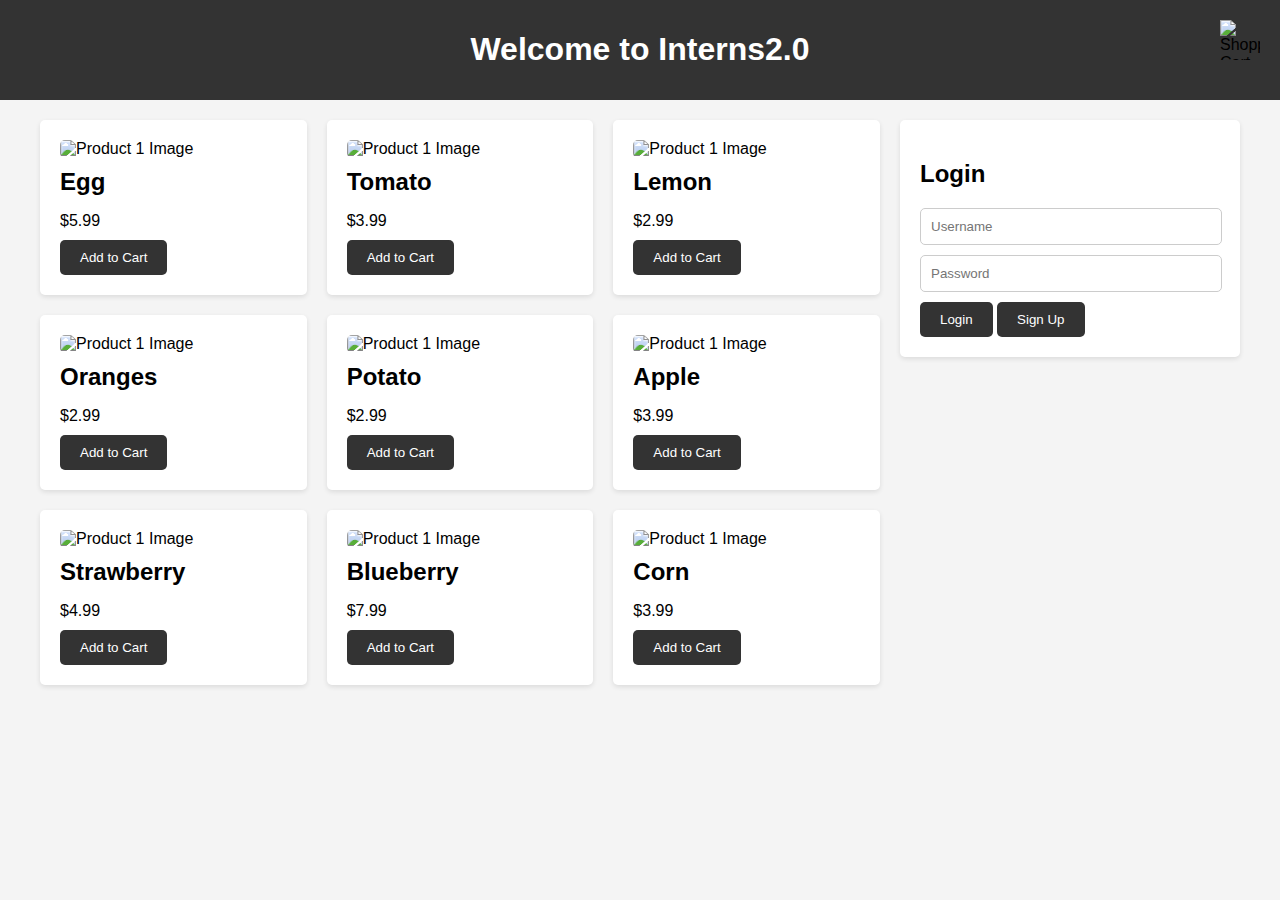
==== LoginPage&ShoppingPage.html @ 1cb88fbe "Login and 9 items" ====
<!DOCTYPE html>
<html lang="en">
<head>
    <meta charset="UTF-8">
    <meta name="viewport" content="width=device-width, initial-scale=1.0">
    <title>Welcome to Interns2.0</title>
    <style>
        body {
            font-family: Arial, sans-serif;
            margin: 0;
            padding: 0;
            background-color: #f4f4f4;
            display: flex;
            flex-direction: column;
            align-items: center;
        }

        header {
            background-color: #333;
            color: #fff;
            padding: 10px 20px;
            text-align: center;
            width: 100%;
        }

        .container {
            max-width: 1200px;
            margin: 20px auto;
            padding: 0 20px;
            display: flex;
            justify-content: space-between;
            align-items: flex-start;
            width: 100%;
        }

        .product-container {
            width: 70%;
            display: grid;
            grid-template-columns: repeat(3, 1fr);
            grid-gap: 20px;
        }

        .product {
            background-color: #fff;
            border-radius: 5px;
            box-shadow: 0 2px 5px rgba(0, 0, 0, 0.1);
            padding: 20px;
        }

        .product img {
            width: 100%;
            height: auto;
            display: block;
            border-radius: 5px;
            margin-bottom: 10px;
        }

        .product h2 {
            margin-top: 0;
            margin-bottom: 10px;
        }

        .product p {
            margin-bottom: 10px;
        }

        .btn {
            background-color: #333;
            color: #fff;
            border: none;
            padding: 10px 20px;
            border-radius: 5px;
            cursor: pointer;
            transition: background-color 0.3s;
        }

        .btn:hover {
            background-color: #555;
        }

        .login-container {
            width: 25%;
            background-color: #fff;
            border-radius: 5px;
            box-shadow: 0 2px 5px rgba(0, 0, 0, 0.1);
            padding: 20px;
        }

        .login-container input {
            width: calc(100% - 20px);
            margin-bottom: 10px;
            padding: 10px;
            border-radius: 5px;
            border: 1px solid #ccc;
        }
        .shopping-cart {
            position: absolute;
            top: 20px;
            right: 20px;
            width: 40px;
            height: 40px;
            cursor: pointer;
        }
    </style>
</head>
<body>
    <header>
        <h1>Welcome to Interns2.0</h1>
    </header>
    <div class="container">
        <div class="product-container">
            <div class="product">
                <img src="/Users/eliseliu/github/312 Team/CSE-312-Project-group/Image/egg.webp" alt="Product 1 Image">
                <h2>Egg</h2>
                <p>$5.99</p>
                <button class="btn">Add to Cart</button>
            </div>
            <div class="product">
                <img src="/Users/eliseliu/github/312 Team/CSE-312-Project-group/Image/tomato.jpeg" alt="Product 1 Image">
                <h2>Tomato</h2>
                <p>$3.99</p>
                <button class="btn">Add to Cart</button>
            </div>
            <div class="product">
                <img src="/Users/eliseliu/github/312 Team/CSE-312-Project-group/Image/lemon.jpeg" alt="Product 1 Image">
                <h2>Lemon</h2>
                <p>$2.99</p>
                <button class="btn">Add to Cart</button>
            </div>
            <div class="product">
                <img src="/Users/eliseliu/github/312 Team/CSE-312-Project-group/Image/Oranges.webp" alt="Product 1 Image">
                <h2>Oranges</h2>
                <p>$2.99</p>
                <button class="btn">Add to Cart</button>
            </div>
            <div class="product">
                <img src="/Users/eliseliu/github/312 Team/CSE-312-Project-group/Image/Potato.jpeg" alt="Product 1 Image">
                <h2>Potato</h2>
                <p>$2.99</p>
                <button class="btn">Add to Cart</button>
            </div>
            <div class="product">
                <img src="/Users/eliseliu/github/312 Team/CSE-312-Project-group/Image/apple.jpeg" alt="Product 1 Image">
                <h2>Apple</h2>
                <p>$3.99</p>
                <button class="btn">Add to Cart</button>
            </div>
            <div class="product">
                <img src="/Users/eliseliu/github/312 Team/CSE-312-Project-group/Image/strawberry.avif" alt="Product 1 Image">
                <h2>Strawberry</h2>
                <p>$4.99</p>
                <button class="btn">Add to Cart</button>
            </div>
            <div class="product">
                <img src="/Users/eliseliu/github/312 Team/CSE-312-Project-group/Image/blueberry.webp" alt="Product 1 Image">
                <h2>Blueberry</h2>
                <p>$7.99</p>
                <button class="btn">Add to Cart</button>
            </div>
            <div class="product">
                <img src="/Users/eliseliu/github/312 Team/CSE-312-Project-group/Image/corn.jpeg" alt="Product 1 Image">
                <h2>Corn</h2>
                <p>$3.99</p>
                <button class="btn">Add to Cart</button>
            </div>
        </div>
        <div class="login-container">
            <h2>Login</h2>
            <form>
                <input type="text" placeholder="Username">
                <input type="password" placeholder="Password">
                <button type="submit" class="btn">Login</button>
                <button type="submit" class="btn">Sign Up</button>
            </form>
        </div>
        <img src="/Users/eliseliu/github/312 Team/CSE-312-Project-group/Image/shopping cart.jpeg" alt="Shopping Cart" class="shopping-cart">
    </div>
</body>
</html>
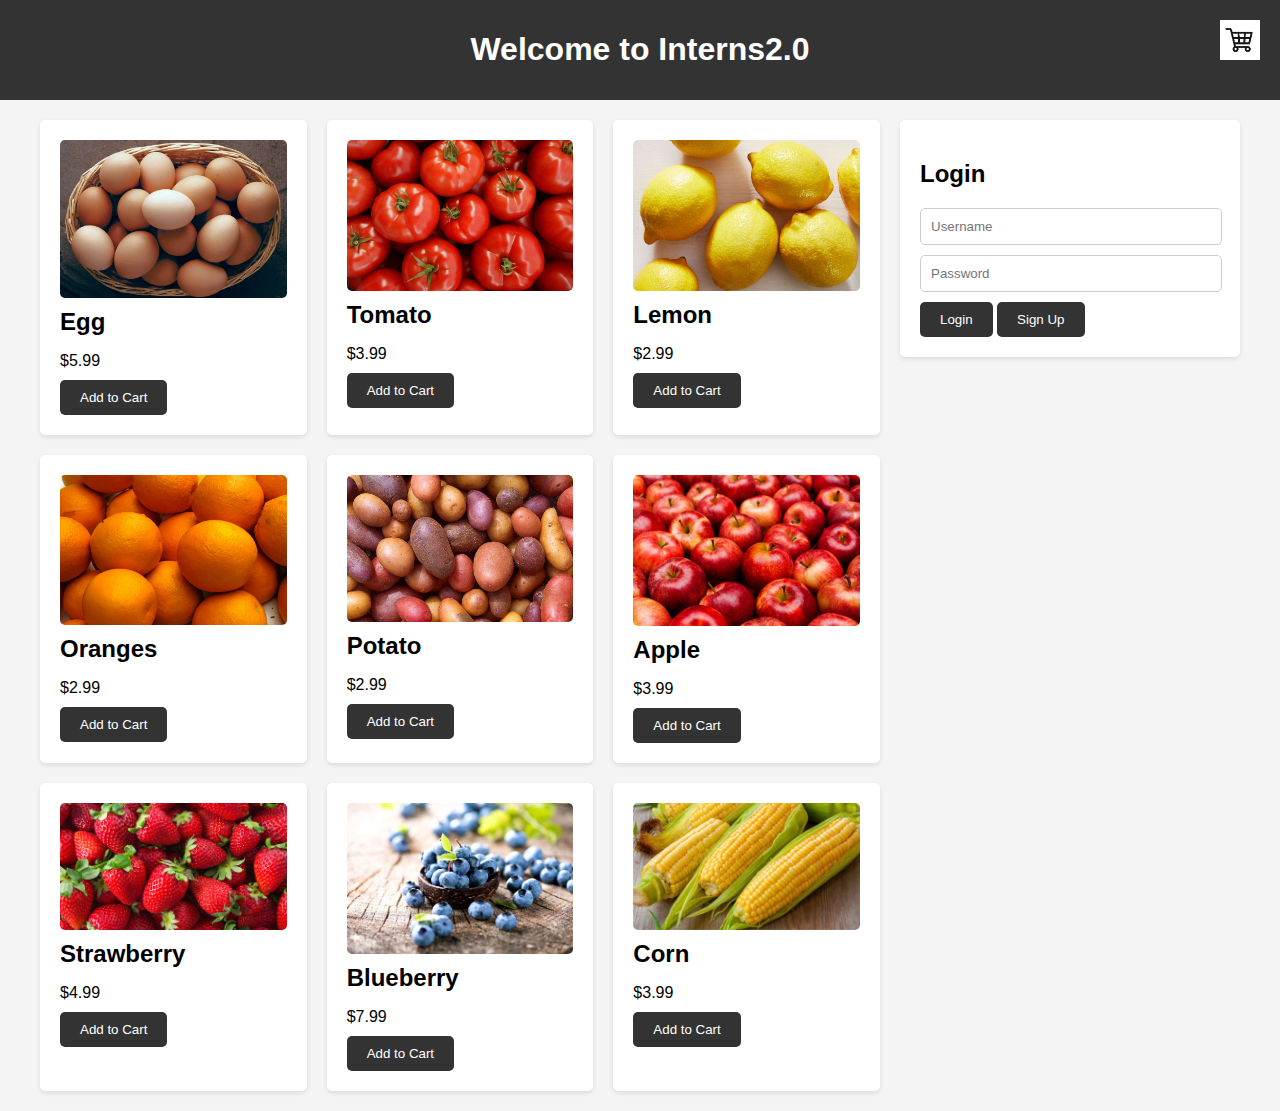
==== commit b1abe74b: "9 items and shopping page" ====
--- a/LoginPage&ShoppingPage.html
+++ b/LoginPage&ShoppingPage.html
@@ -4,104 +4,7 @@
     <meta charset="UTF-8">
     <meta name="viewport" content="width=device-width, initial-scale=1.0">
     <title>Welcome to Interns2.0</title>
-    <style>
-        body {
-            font-family: Arial, sans-serif;
-            margin: 0;
-            padding: 0;
-            background-color: #f4f4f4;
-            display: flex;
-            flex-direction: column;
-            align-items: center;
-        }
-
-        header {
-            background-color: #333;
-            color: #fff;
-            padding: 10px 20px;
-            text-align: center;
-            width: 100%;
-        }
-
-        .container {
-            max-width: 1200px;
-            margin: 20px auto;
-            padding: 0 20px;
-            display: flex;
-            justify-content: space-between;
-            align-items: flex-start;
-            width: 100%;
-        }
-
-        .product-container {
-            width: 70%;
-            display: grid;
-            grid-template-columns: repeat(3, 1fr);
-            grid-gap: 20px;
-        }
-
-        .product {
-            background-color: #fff;
-            border-radius: 5px;
-            box-shadow: 0 2px 5px rgba(0, 0, 0, 0.1);
-            padding: 20px;
-        }
-
-        .product img {
-            width: 100%;
-            height: auto;
-            display: block;
-            border-radius: 5px;
-            margin-bottom: 10px;
-        }
-
-        .product h2 {
-            margin-top: 0;
-            margin-bottom: 10px;
-        }
-
-        .product p {
-            margin-bottom: 10px;
-        }
-
-        .btn {
-            background-color: #333;
-            color: #fff;
-            border: none;
-            padding: 10px 20px;
-            border-radius: 5px;
-            cursor: pointer;
-            transition: background-color 0.3s;
-        }
-
-        .btn:hover {
-            background-color: #555;
-        }
-
-        .login-container {
-            width: 25%;
-            background-color: #fff;
-            border-radius: 5px;
-            box-shadow: 0 2px 5px rgba(0, 0, 0, 0.1);
-            padding: 20px;
-        }
-
-        .login-container input {
-            width: calc(100% - 20px);
-            margin-bottom: 10px;
-            padding: 10px;
-            border-radius: 5px;
-            border: 1px solid #ccc;
-        }
-        .shopping-cart {
-            position: absolute;
-            top: 20px;
-            right: 20px;
-            width: 40px;
-            height: 40px;
-            cursor: pointer;
-        }
-    </style>
+    <link rel="stylesheet" href="Login&Shopping.css">
 </head>
 <body>
     <header>
@@ -110,55 +13,55 @@
     <div class="container">
         <div class="product-container">
             <div class="product">
-                <img src="/Users/eliseliu/github/312 Team/CSE-312-Project-group/Image/egg.webp" alt="Product 1 Image">
+                <img src="/public/Image/egg.jpg" alt="Product 1 Image" class="product-container">
                 <h2>Egg</h2>
                 <p>$5.99</p>
                 <button class="btn">Add to Cart</button>
             </div>
             <div class="product">
-                <img src="/Users/eliseliu/github/312 Team/CSE-312-Project-group/Image/tomato.jpeg" alt="Product 1 Image">
+                <img src="/public/Image/tomato.jpg" alt="Product 2 Image" class="product-container">
                 <h2>Tomato</h2>
                 <p>$3.99</p>
                 <button class="btn">Add to Cart</button>
             </div>
             <div class="product">
-                <img src="/Users/eliseliu/github/312 Team/CSE-312-Project-group/Image/lemon.jpeg" alt="Product 1 Image">
+                <img src="/public/Image/lemon.jpg" alt="Product 3 Image" class="product-container">
                 <h2>Lemon</h2>
                 <p>$2.99</p>
                 <button class="btn">Add to Cart</button>
             </div>
             <div class="product">
-                <img src="/Users/eliseliu/github/312 Team/CSE-312-Project-group/Image/Oranges.webp" alt="Product 1 Image">
+                <img src="/public/Image/Oranges.jpg" alt="Product 4 Image" class="product-container">
                 <h2>Oranges</h2>
                 <p>$2.99</p>
                 <button class="btn">Add to Cart</button>
             </div>
             <div class="product">
-                <img src="/Users/eliseliu/github/312 Team/CSE-312-Project-group/Image/Potato.jpeg" alt="Product 1 Image">
+                <img src="/public/Image/Potato.jpg" alt="Product 5 Image" class="product-container">
                 <h2>Potato</h2>
                 <p>$2.99</p>
                 <button class="btn">Add to Cart</button>
             </div>
             <div class="product">
-                <img src="/Users/eliseliu/github/312 Team/CSE-312-Project-group/Image/apple.jpeg" alt="Product 1 Image">
+                <img src="/public/Image/apple.jpg" alt="Product 6 Image" class="product-container">
                 <h2>Apple</h2>
                 <p>$3.99</p>
                 <button class="btn">Add to Cart</button>
             </div>
             <div class="product">
-                <img src="/Users/eliseliu/github/312 Team/CSE-312-Project-group/Image/strawberry.avif" alt="Product 1 Image">
+                <img src="/public/Image/strawberry.jpg" alt="Product 7 Image" class="product-container">
                 <h2>Strawberry</h2>
                 <p>$4.99</p>
                 <button class="btn">Add to Cart</button>
             </div>
             <div class="product">
-                <img src="/Users/eliseliu/github/312 Team/CSE-312-Project-group/Image/blueberry.webp" alt="Product 1 Image">
+                <img src="/public/Image/blueberry.jpg" alt="Product 8 Image" class="product-container">
                 <h2>Blueberry</h2>
                 <p>$7.99</p>
                 <button class="btn">Add to Cart</button>
             </div>
             <div class="product">
-                <img src="/Users/eliseliu/github/312 Team/CSE-312-Project-group/Image/corn.jpeg" alt="Product 1 Image">
+                <img src="/public/Image/corn.jpg" alt="Product 9 Image" class="product-container">
                 <h2>Corn</h2>
                 <p>$3.99</p>
                 <button class="btn">Add to Cart</button>
@@ -173,7 +76,7 @@
                 <button type="submit" class="btn">Sign Up</button>
             </form>
         </div>
-        <img src="/Users/eliseliu/github/312 Team/CSE-312-Project-group/Image/shopping cart.jpeg" alt="Shopping Cart" class="shopping-cart">
+        <img src="public/Image/shopping cart.jpeg" alt="Shopping Cart" class="shopping-cart">
     </div>
 </body>
 </html>
--- a/Login&Shopping.css
+++ b/Login&Shopping.css
@@ -0,0 +1,97 @@
+        body {
+            font-family: Arial, sans-serif;
+            margin: 0;
+            padding: 0;
+            background-color: #f4f4f4;
+            display: flex;
+            flex-direction: column;
+            align-items: center;
+        }
+
+        header {
+            background-color: #333;
+            color: #fff;
+            padding: 10px 20px;
+            text-align: center;
+            width: 100%;
+        }
+
+        .container {
+            max-width: 1200px;
+            margin: 20px auto;
+            padding: 0 20px;
+            display: flex;
+            justify-content: space-between;
+            align-items: flex-start;
+            width: 100%;
+        }
+
+        .product-container {
+            width: 70%;
+            display: grid;
+            grid-template-columns: repeat(3, 1fr);
+            grid-gap: 20px;
+        }
+
+        .product {
+            background-color: #fff;
+            border-radius: 5px;
+            box-shadow: 0 2px 5px rgba(0, 0, 0, 0.1);
+            padding: 20px;
+        }
+
+        .product img {
+            width: 100%;
+            height: auto;
+            display: block;
+            border-radius: 5px;
+            margin-bottom: 10px;
+        }
+
+        .product h2 {
+            margin-top: 0;
+            margin-bottom: 10px;
+        }
+
+        .product p {
+            margin-bottom: 10px;
+        }
+
+        .btn {
+            background-color: #333;
+            color: #fff;
+            border: none;
+            padding: 10px 20px;
+            border-radius: 5px;
+            cursor: pointer;
+            transition: background-color 0.3s;
+        }
+
+        .btn:hover {
+            background-color: #555;
+        }
+
+        .login-container {
+            width: 25%;
+            background-color: #fff;
+            border-radius: 5px;
+            box-shadow: 0 2px 5px rgba(0, 0, 0, 0.1);
+            padding: 20px;
+        }
+
+        .login-container input {
+            width: calc(100% - 20px);
+            margin-bottom: 10px;
+            padding: 10px;
+            border-radius: 5px;
+            border: 1px solid #ccc;
+        }
+        .shopping-cart {
+            position: absolute;
+            top: 20px;
+            right: 20px;
+            width: 40px;
+            height: 40px;
+            cursor: pointer;
+        }
+    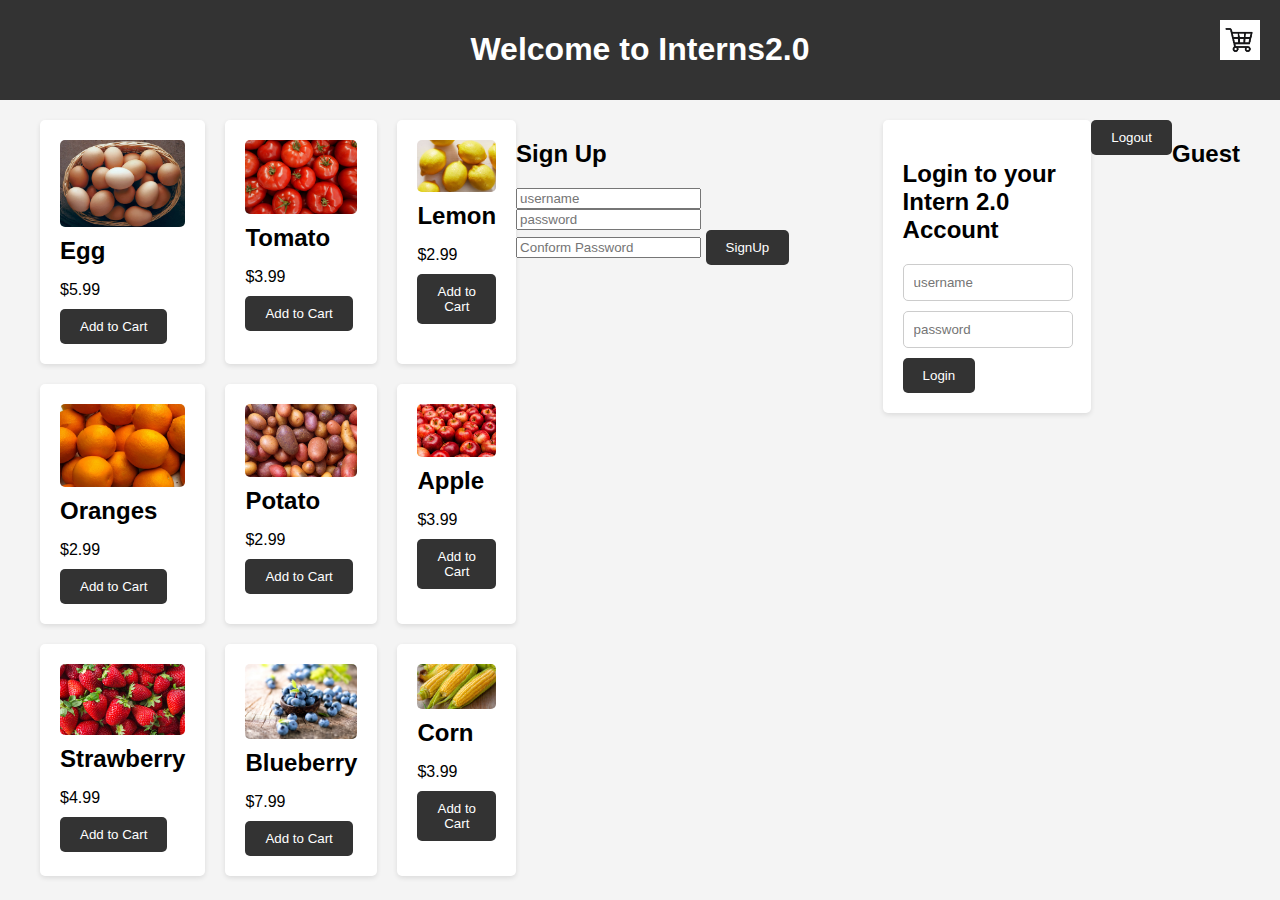
==== commit 5dff9a80: "changed_front" ====
--- a/LoginPage&ShoppingPage.html
+++ b/LoginPage&ShoppingPage.html
@@ -13,70 +13,86 @@
     <div class="container">
         <div class="product-container">
             <div class="product">
-                <img src="/public/Image/egg.jpg" alt="Product 1 Image" class="product-container">
+                <img src="public/Image/egg.jpg" alt="Product 1 Image" class="product-container">
                 <h2>Egg</h2>
                 <p>$5.99</p>
                 <button class="btn">Add to Cart</button>
             </div>
             <div class="product">
-                <img src="/public/Image/tomato.jpg" alt="Product 2 Image" class="product-container">
+                <img src="public/Image/tomato.jpg" alt="Product 2 Image" class="product-container">
                 <h2>Tomato</h2>
                 <p>$3.99</p>
                 <button class="btn">Add to Cart</button>
             </div>
             <div class="product">
-                <img src="/public/Image/lemon.jpg" alt="Product 3 Image" class="product-container">
+                <img src="public/Image/lemon.jpg" alt="Product 3 Image" class="product-container">
                 <h2>Lemon</h2>
                 <p>$2.99</p>
                 <button class="btn">Add to Cart</button>
             </div>
             <div class="product">
-                <img src="/public/Image/Oranges.jpg" alt="Product 4 Image" class="product-container">
+                <img src="public/Image/Oranges.jpg" alt="Product 4 Image" class="product-container">
                 <h2>Oranges</h2>
                 <p>$2.99</p>
                 <button class="btn">Add to Cart</button>
             </div>
             <div class="product">
-                <img src="/public/Image/Potato.jpg" alt="Product 5 Image" class="product-container">
+                <img src="public/Image/Potato.jpg" alt="Product 5 Image" class="product-container">
                 <h2>Potato</h2>
                 <p>$2.99</p>
                 <button class="btn">Add to Cart</button>
             </div>
             <div class="product">
-                <img src="/public/Image/apple.jpg" alt="Product 6 Image" class="product-container">
+                <img src="public/Image/apple.jpg" alt="Product 6 Image" class="product-container">
                 <h2>Apple</h2>
                 <p>$3.99</p>
                 <button class="btn">Add to Cart</button>
             </div>
             <div class="product">
-                <img src="/public/Image/strawberry.jpg" alt="Product 7 Image" class="product-container">
+                <img src="public/Image/strawberry.jpg" alt="Product 7 Image" class="product-container">
                 <h2>Strawberry</h2>
                 <p>$4.99</p>
                 <button class="btn">Add to Cart</button>
             </div>
             <div class="product">
-                <img src="/public/Image/blueberry.jpg" alt="Product 8 Image" class="product-container">
+                <img src="public/Image/blueberry.jpg" alt="Product 8 Image" class="product-container">
                 <h2>Blueberry</h2>
                 <p>$7.99</p>
                 <button class="btn">Add to Cart</button>
             </div>
             <div class="product">
-                <img src="/public/Image/corn.jpg" alt="Product 9 Image" class="product-container">
+                <img src="public/Image/corn.jpg" alt="Product 9 Image" class="product-container">
                 <h2>Corn</h2>
                 <p>$3.99</p>
                 <button class="btn">Add to Cart</button>
             </div>
         </div>
+        <div class="register-form">
+            <h2>Sign Up</h2>
+            <form action="/register" method="post" enctype="application/x-www-form-urlencoded">
+            <input type="text"  name="reg_user" title="username" placeholder="username"/>
+            <input type="password" name="reg_pass" title="username" placeholder="password" />
+            <input type="password" name="conform_pass" placeholder="Conform Password"/>
+            <button type="submit" class="btn">SignUp</button>
+            </form>
+        </div>
+    
         <div class="login-container">
-            <h2>Login</h2>
-            <form>
-                <input type="text" placeholder="Username">
-                <input type="password" placeholder="Password">
-                <button type="submit" class="btn">Login</button>
-                <button type="submit" class="btn">Sign Up</button>
+            <h2>Login to your Intern 2.0 Account</h2>
+            <form action="/login" method="post" enctype="application/x-www-form-urlencoded">
+            <input type="text" name ="login_user" title="login_user" placeholder="username" />
+            <input type="password" name="login_passs" title="login_passs" placeholder="password" />
+            <button type="submit"  class="btn">Login</button>
+            </form>
+        </div>
+    
+        <div class="logout">
+            <form action="/logout" method="post" enctype="application/x-www-form-urlencoded">
+            <button type="submit"  class="btn">Logout</button>
             </form>
         </div>
         <img src="public/Image/shopping cart.jpeg" alt="Shopping Cart" class="shopping-cart">
+        <h2>Guest</h2h2>
     </div>
 </body>
 </html>
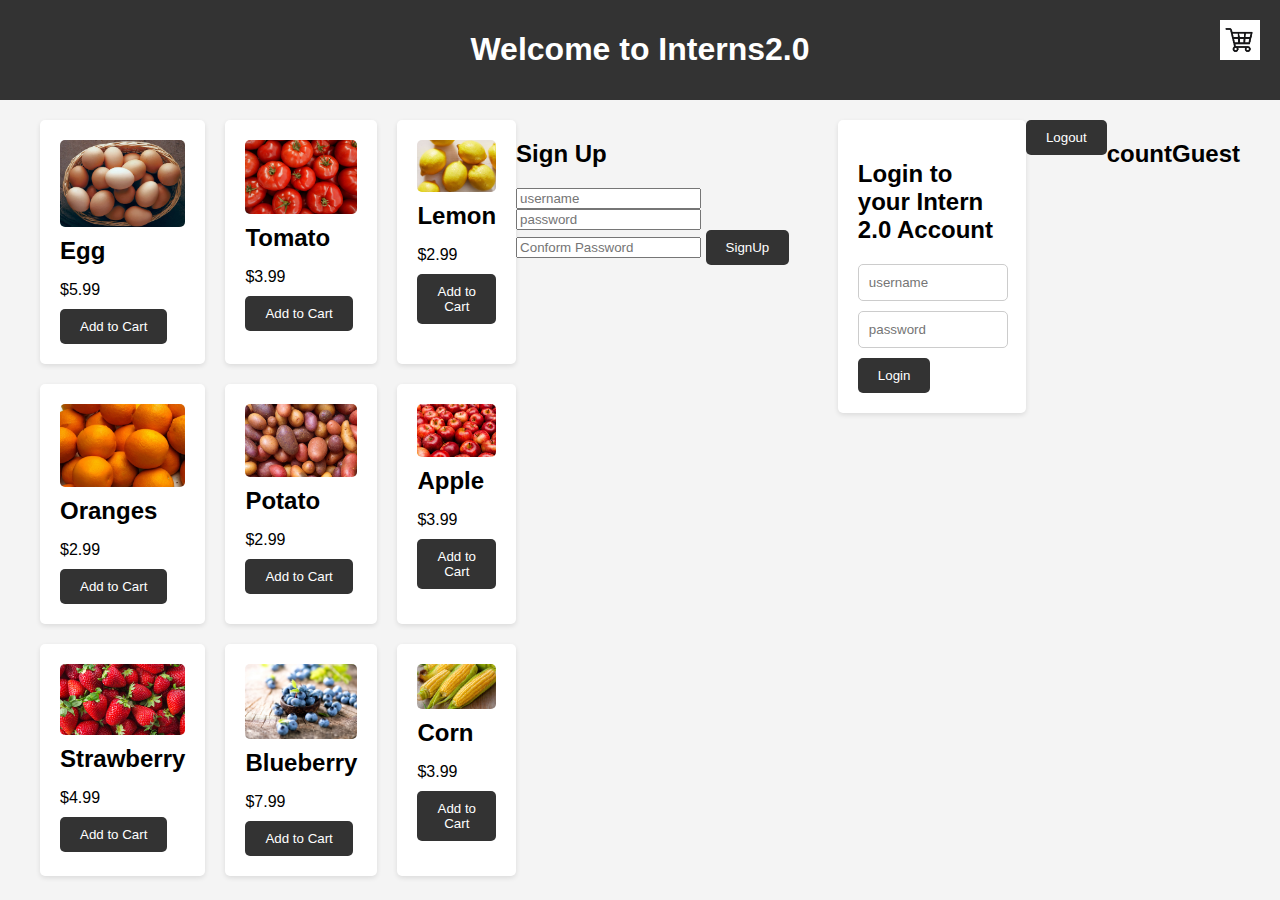
==== commit 8feb2077: "both ideas" ====
--- a/LoginPage&ShoppingPage.html
+++ b/LoginPage&ShoppingPage.html
@@ -5,6 +5,7 @@
     <meta name="viewport" content="width=device-width, initial-scale=1.0">
     <title>Welcome to Interns2.0</title>
     <link rel="stylesheet" href="Login&Shopping.css">
+    <link rel="icon" type="image/x-icon" href="favicon.ico">
 </head>
 <body>
     <header>
@@ -16,55 +17,55 @@
                 <img src="public/Image/egg.jpg" alt="Product 1 Image" class="product-container">
                 <h2>Egg</h2>
                 <p>$5.99</p>
-                <button class="btn">Add to Cart</button>
+                <button class="btn" onclick="add()">Add to Cart</button>
             </div>
             <div class="product">
                 <img src="public/Image/tomato.jpg" alt="Product 2 Image" class="product-container">
                 <h2>Tomato</h2>
                 <p>$3.99</p>
-                <button class="btn">Add to Cart</button>
+                <button class="btn" onclick="add()">Add to Cart</button>
             </div>
             <div class="product">
                 <img src="public/Image/lemon.jpg" alt="Product 3 Image" class="product-container">
                 <h2>Lemon</h2>
                 <p>$2.99</p>
-                <button class="btn">Add to Cart</button>
+                <button class="btn" onclick="add()">Add to Cart</button>
             </div>
             <div class="product">
                 <img src="public/Image/Oranges.jpg" alt="Product 4 Image" class="product-container">
                 <h2>Oranges</h2>
                 <p>$2.99</p>
-                <button class="btn">Add to Cart</button>
+                <button class="btn" onclick="add()">Add to Cart</button>
             </div>
             <div class="product">
                 <img src="public/Image/Potato.jpg" alt="Product 5 Image" class="product-container">
                 <h2>Potato</h2>
                 <p>$2.99</p>
-                <button class="btn">Add to Cart</button>
+                <button class="btn" onclick="add()">Add to Cart</button>
             </div>
             <div class="product">
                 <img src="public/Image/apple.jpg" alt="Product 6 Image" class="product-container">
                 <h2>Apple</h2>
                 <p>$3.99</p>
-                <button class="btn">Add to Cart</button>
+                <button class="btn" onclick="add()">Add to Cart</button>
             </div>
             <div class="product">
                 <img src="public/Image/strawberry.jpg" alt="Product 7 Image" class="product-container">
                 <h2>Strawberry</h2>
                 <p>$4.99</p>
-                <button class="btn">Add to Cart</button>
+                <button class="btn" onclick="add()">Add to Cart</button>
             </div>
             <div class="product">
                 <img src="public/Image/blueberry.jpg" alt="Product 8 Image" class="product-container">
                 <h2>Blueberry</h2>
                 <p>$7.99</p>
-                <button class="btn">Add to Cart</button>
+                <button class="btn" onclick="add()">Add to Cart</button>
             </div>
             <div class="product">
                 <img src="public/Image/corn.jpg" alt="Product 9 Image" class="product-container">
                 <h2>Corn</h2>
                 <p>$3.99</p>
-                <button class="btn">Add to Cart</button>
+                <button class="btn" onclick="add()">Add to Cart</button>
             </div>
         </div>
         <div class="register-form">
@@ -73,7 +74,7 @@
             <input type="text"  name="reg_user" title="username" placeholder="username"/>
             <input type="password" name="reg_pass" title="username" placeholder="password" />
             <input type="password" name="conform_pass" placeholder="Conform Password"/>
-            <button type="submit" class="btn">SignUp</button>
+            <button type="submit" class="btn" onclick="add()">SignUp</button>
             </form>
         </div>
     
@@ -88,10 +89,12 @@
     
         <div class="logout">
             <form action="/logout" method="post" enctype="application/x-www-form-urlencoded">
-            <button type="submit"  class="btn">Logout</button>
+            <button type="submit"  class="btn" onclick="add()">Logout</button>
             </form>
         </div>
         <img src="public/Image/shopping cart.jpeg" alt="Shopping Cart" class="shopping-cart">
+        <h2 id="count">count</h2h2>
+            <!-- replace -->
         <h2>Guest</h2h2>
     </div>
 </body>
